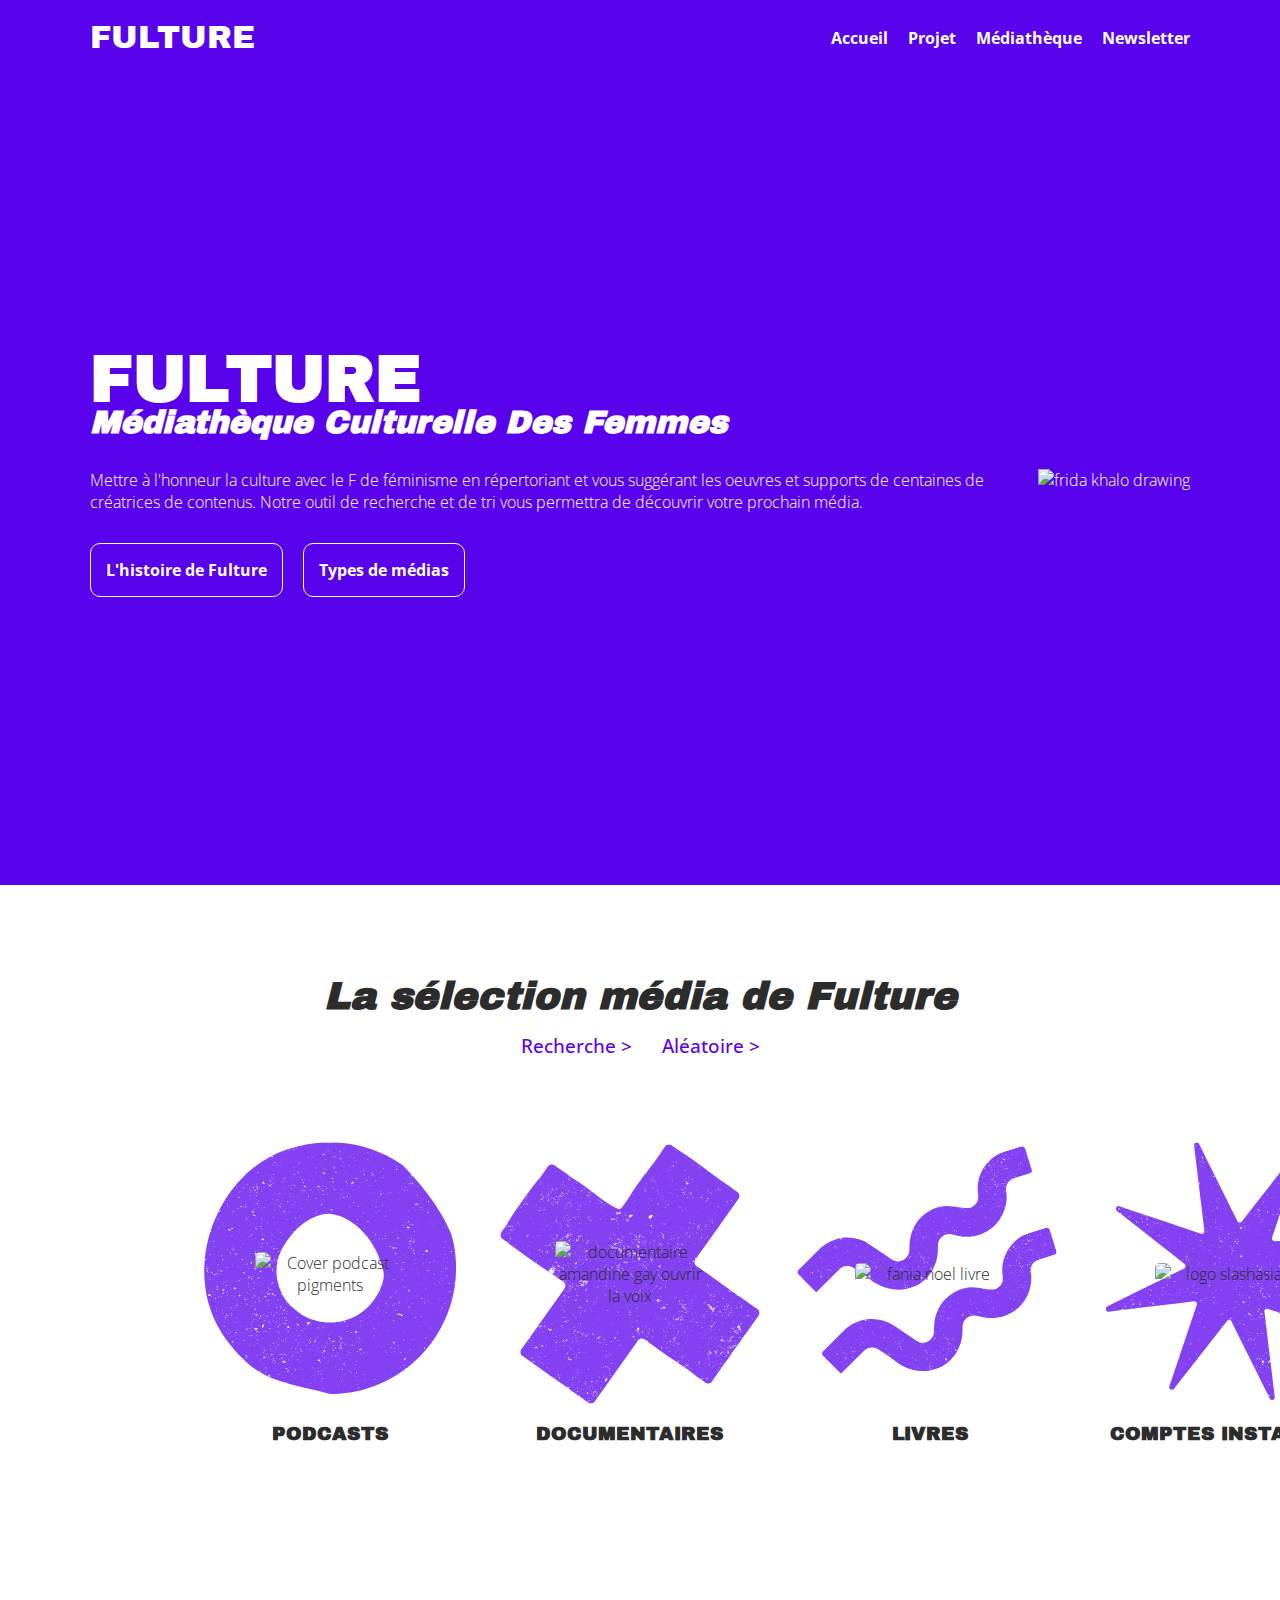
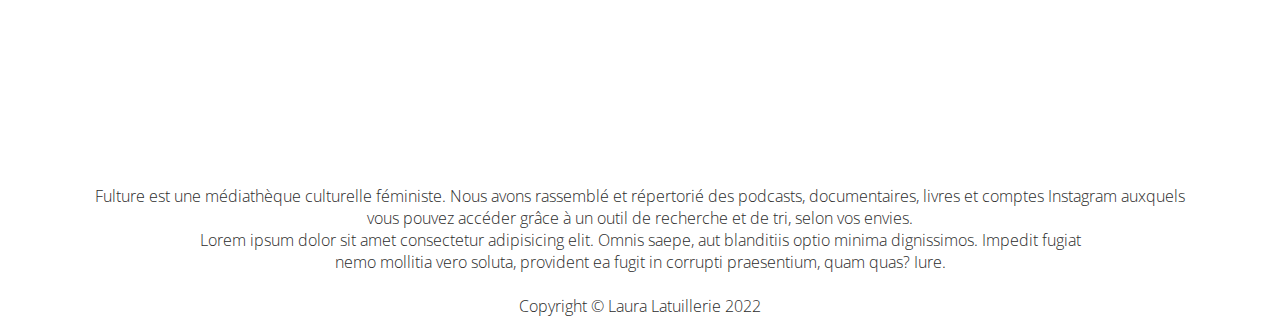
==== index.html @ 29d0881d "Create "Sélection Media" + Change UI Colors" ====
<!DOCTYPE html>
<html lang="en">
  <head>
    <meta charset="UTF-8" />
    <meta http-equiv="X-UA-Compatible" content="IE=edge" />
    <meta name="viewport" content="width=device-width, initial-scale=1.0" />
    <link rel="preconnect" href="https://fonts.googleapis.com" />
    <link rel="preconnect" href="https://fonts.gstatic.com" crossorigin />
    <link
      href="https://fonts.googleapis.com/css2?family=Archivo+Black&family=Open+Sans:ital,wght@0,300;0,400;0,500;0,600;0,700;0,800;1,300;1,400;1,500;1,600;1,700;1,800&display=swap"
      rel="stylesheet"
    />
    <link
      href="https://cdnjs.cloudflare.com/ajax/libs/font-awesome/6.1.1/css/all.min.css"
      rel="stylesheet"
    />
    <link rel="stylesheet" href="style.css" />
    <title>Fulture - Médiathèque culturelle féministe</title>
  </head>
  <body>
    <header>
      <nav>
        <div id="logo">FULTURE</div>
        <ul class="nav-links">
          <li><a href="#">Accueil</a></li>
          <li><a href="#about-fulture">Projet</a></li>
          <li><a href="#media-types">Médiathèque</a></li>
          <li><a href="#subscribe">Newsletter</a></li>
        </ul>
      </nav>
    </header>
    <main>
      <div class="container" id="banner">
        <div id="banner-text">
          <h1>
            FULTURE<br />
            <span><em>Médiathèque culturelle des femmes</em></span>
          </h1>
          <p>
            Mettre à l'honneur la culture avec le F de féminisme en répertoriant
            et vous suggérant les oeuvres et supports de centaines de créatrices
            de contenus. Notre outil de recherche et de tri vous permettra de
            découvrir votre prochain média.
          </p>
          <a href="#about-fulture" class="banner-button"
            >L'histoire de Fulture</a
          ><a href="#media-types" class="banner-button">Types de médias</a>
        </div>
        <div class="banner-img">
          <img
            src="media/frida-khalo.png"
            alt="frida khalo drawing"
            id="banner-img"
          />
        </div>
      </div>
      <div class="container" id="media-types">
        <h2>La sélection média de Fulture</h2>
        <div class="media-buttons">
          <a href="#" class="button">Recherche ></a
          ><a href="#" class="button">Aléatoire ></a>
        </div>
        <div class="bg-card-deck"></div>
        <div class="container card-deck">
          <div class="card">
            <div class="card-top">
              <img
                src="https://cdn-images-1.listennotes.com/podcasts/pigments-18DgcNmoIwz-lc-BmhGweKC.1400x1400.jpg"
                alt="Cover podcast pigments"
              />
            </div>
            <h4><i class="fa-solid fa-podcast"></i></h4>
            <h3>Podcasts</h3>
          </div>
          <div class="card">
            <div class="card-top">
              <img
                src="https://backend.streetpress.com/sites/default/files/field/image/affiche-ouvrir-la-voix.jpg"
                alt="documentaire amandine gay ouvrir la voix"
              />
            </div>
            <h4><i class="fa-solid fa-film"></i></h4>
            <h3>Documentaires</h3>
          </div>
          <div class="card">
            <div class="card-top">
              <img
                src="https://static.fnac-static.com/multimedia/Images/FR/NR/78/a0/d3/13869176/1507-1/tsp20220305065651/Et-maintenant-le-pouvoir.jpg"
                alt="fania noel livre"
              />
            </div>
            <h4><i class="fa-solid fa-book"></i></h4>
            <h3>Livres</h3>
          </div>
          <div class="card">
            <div class="card-top">
              <img
                src="https://pbs.twimg.com/profile_images/1493641566384234498/OVAr8CWd_400x400.jpg"
                alt="logo slashasian"
              />
            </div>
            <h4><i class="fa-brands fa-instagram"></i></h4>
            <h3>Comptes Instagram</h3>
          </div>
        </div>
      </div>
      <div class="container" id="about-fulture">
        <img src="" alt="" />
        <p>
          Fulture est une médiathèque culturelle féministe. Nous avons rassemblé
          et répertorié des podcasts, documentaires, livres et comptes Instagram
          auxquels vous pouvez accéder grâce à un outil de recherche et de tri,
          selon vos envies.
        </p>
      </div>
      <div class="container subscribe" id="subscribe">
        <div id="container subscribe-box">
          <div class="container subscribe-text">
            <h4>Call to action</h4>
            <p>
              Lorem ipsum dolor sit amet consectetur adipisicing elit. Omnis
              saepe, aut blanditiis optio minima dignissimos. Impedit fugiat
              nemo mollitia vero soluta, provident ea fugit in corrupti
              praesentium, quam quas? Iure.
            </p>
          </div>
          <div class="container subscribe-btn">
            <a href="#" id="subscribe-btn">Subscribe</a>
          </div>
        </div>
      </div>
    </main>
    <footer>Copyright © Laura Latuillerie 2022</footer>
  </body>
</html>
---- style.css ----
* {
  box-sizing: border-box;
  margin: 0;
}

/*************** GENERAL ***************/

body {
  font-family: "Open Sans", sans-serif;
  font-weight: 300;
  text-align: center;
  color: rgb(44, 44, 44);
}

nav,
.container {
  display: flex;
  padding: 0 10vh;
}

h1,
h2,
h3,
#logo {
  font-family: "Archivo Black", sans-serif;
}

h2 {
  font-size: 2.4rem;
  font-style: italic;
}

main {
  text-align: center;
}

ul {
  list-style: none;
}

a {
  text-decoration: none;
  color: white;
  font-weight: bold;
}

/*************** HEADER ***************/

nav {
  align-items: center;
  justify-content: space-between;
  padding: 20px 10vh;
}

#logo {
  font-size: 2rem;
}

.nav-links {
  display: flex;
  gap: 20px;
}

.nav-links a:hover {
  text-decoration: overline;
}

header,
#banner {
  background-color: #5902ec;
  color: white;
}

#banner {
  height: 90vh;
  align-items: center;
  justify-content: space-around;
  flex-wrap: wrap;
}

#banner-img {
  flex: 1;
  width: 70vh;
}

#banner-text {
  flex: 1;
  text-align: left;
}

#banner-text h1 {
  font-size: 4rem;
  line-height: 0.5em;
}

h1 > span {
  font-size: 2rem;
  text-transform: capitalize;
}

#banner-text p {
  margin: 30px 0;
}

.banner-button {
  display: inline-block;
  font-size: 1rem;
  font-weight: bold;
  margin-right: 20px;
  padding: 15px 15px;
  border: 1px solid white;
  border-radius: 10px;
}

.banner-button:hover {
  background-color: white;
  color: #5902ec;
}

/*************** BLOCK "MEDIA-TYPES ***************/

#media-types {
  padding-top: 10vh;
  height: 100vh;
  flex-direction: column;
}

.card-deck {
  align-items: center;
  justify-content: space-between;
  margin-top: 50px;
}

.card-top {
  display: flex;
  justify-content: center;
  align-items: center;
  height: 300px;
  width: 300px;
  background-image: url(/media/svg-violet/2.svg);
  background-size: cover;
}

.card:nth-child(2) .card-top {
  background-image: url(/media/svg-violet/4.svg);
}

.card:nth-child(3) .card-top {
  background-image: url(/media/svg-violet/1.svg);
}

.card:nth-child(4) .card-top {
  background-image: url(/media/svg-violet/5.svg);
}

.card img {
  height: auto;
  width: 150px;
  border-radius: 5px;
}

.media-buttons {
  display: flex;
  justify-content: center;
}

.button {
  padding: 15px;
  color: #5902ec;
  font-size: 1.2rem;
  font-weight: 500;
}

h3 {
  text-transform: uppercase;
  margin: 0 20px;
}

h4 {
  display: none;
  font-size: 1.2rem;
}
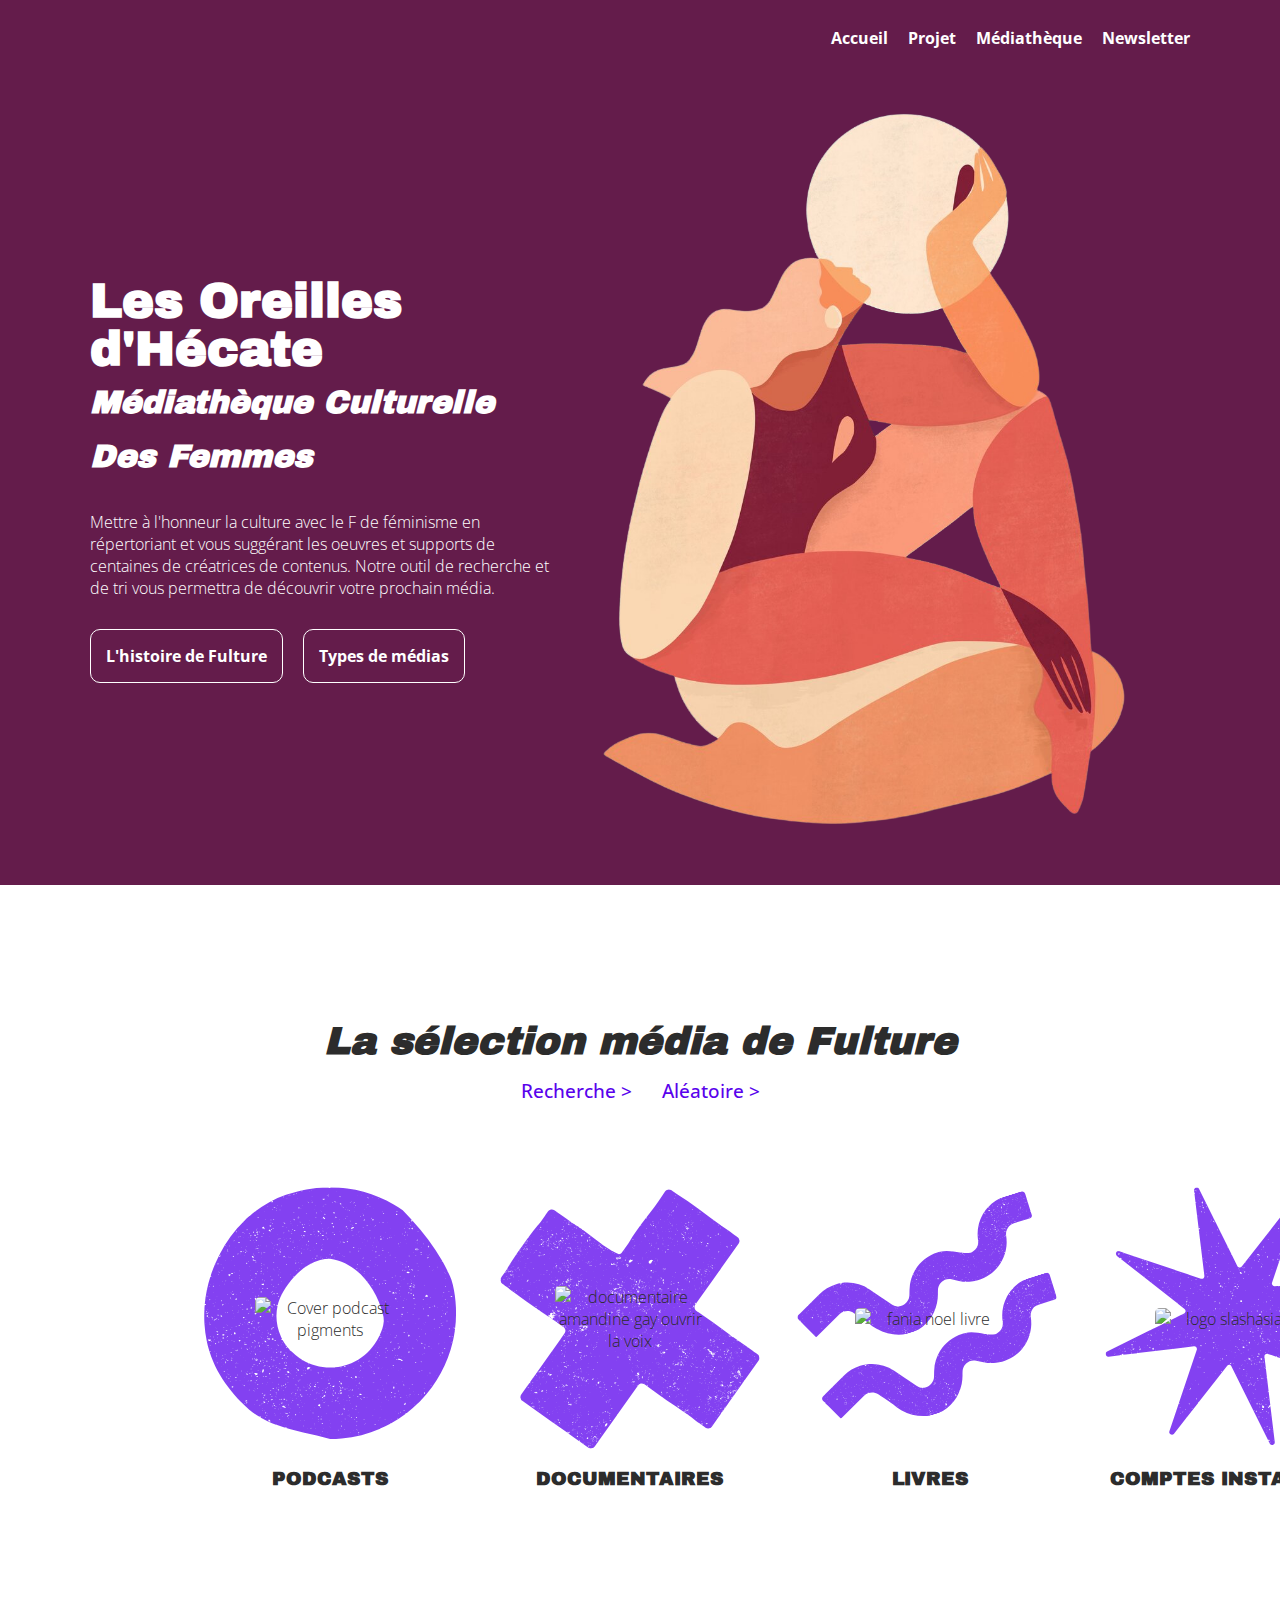
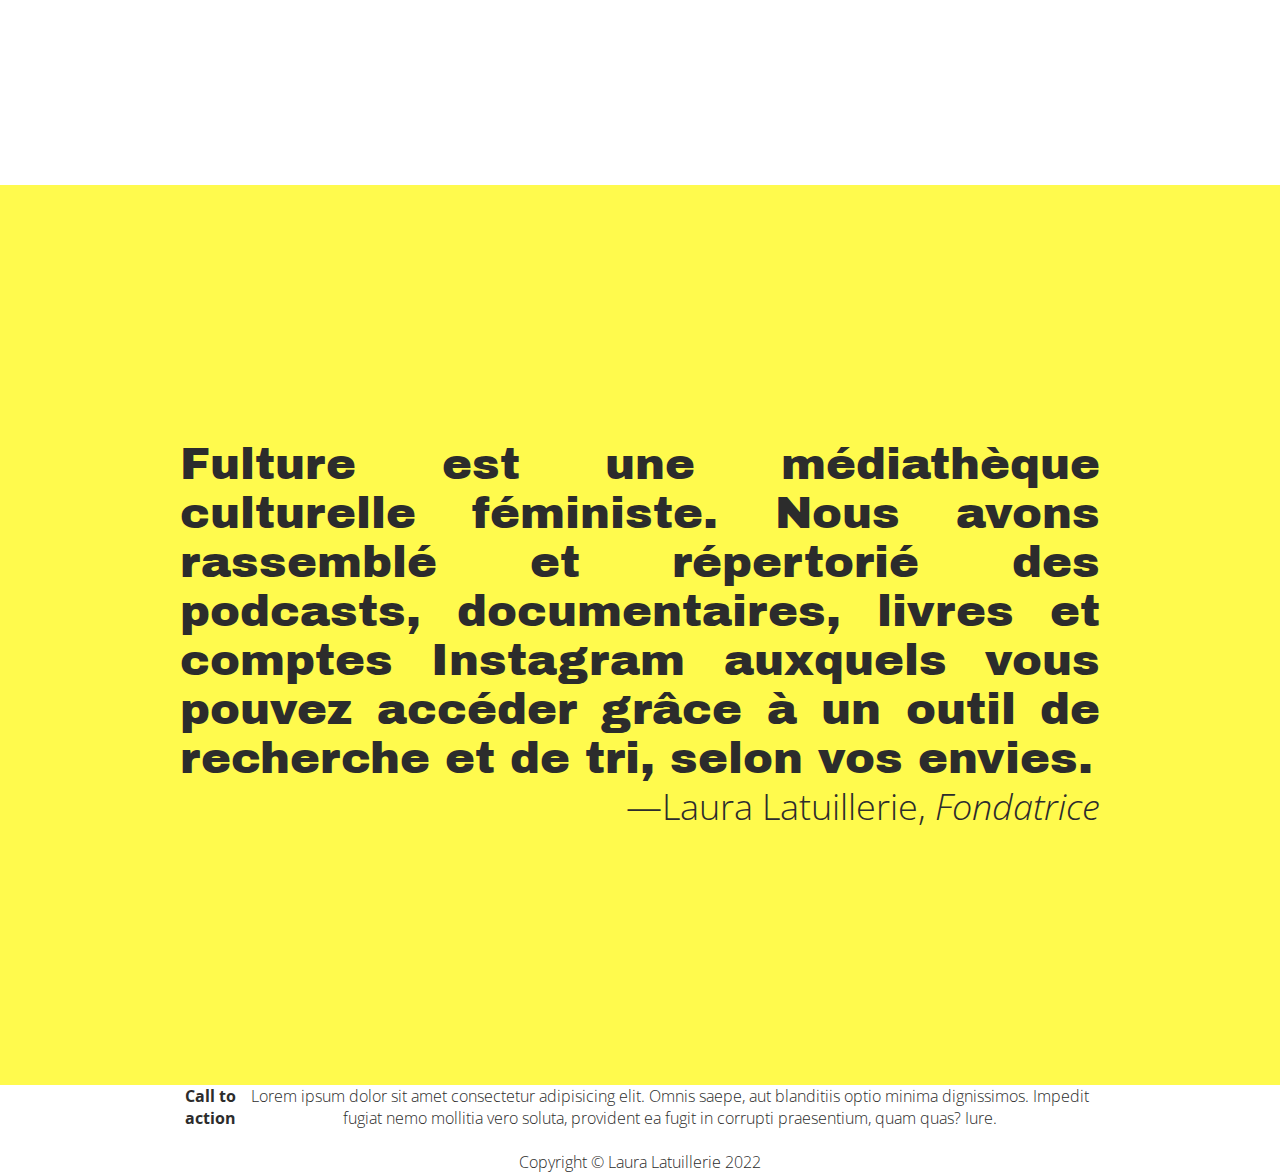
==== commit 75352fd9: "Update Media + Change Header Style" ====
--- a/index.html
+++ b/index.html
@@ -15,12 +15,12 @@
       rel="stylesheet"
     />
     <link rel="stylesheet" href="style.css" />
-    <title>Fulture - Médiathèque culturelle féministe</title>
+    <title>Les Oreilles d'Hécate - Médiathèque culturelle féministe</title>
   </head>
   <body>
     <header>
       <nav>
-        <div id="logo">FULTURE</div>
+        <div id="logo"><img src="""'"></div>
         <ul class="nav-links">
           <li><a href="#">Accueil</a></li>
           <li><a href="#about-fulture">Projet</a></li>
@@ -33,7 +33,7 @@
       <div class="container" id="banner">
         <div id="banner-text">
           <h1>
-            FULTURE<br />
+            Les Oreilles d'Hécate<br />
             <span><em>Médiathèque culturelle des femmes</em></span>
           </h1>
           <p>
@@ -48,7 +48,7 @@
         </div>
         <div class="banner-img">
           <img
-            src="media/frida-khalo.png"
+            src="media/moon_woman_maggie-stephenson.png"
             alt="frida khalo drawing"
             id="banner-img"
           />
@@ -105,13 +105,17 @@
         </div>
       </div>
       <div class="container" id="about-fulture">
-        <img src="" alt="" />
-        <p>
-          Fulture est une médiathèque culturelle féministe. Nous avons rassemblé
-          et répertorié des podcasts, documentaires, livres et comptes Instagram
-          auxquels vous pouvez accéder grâce à un outil de recherche et de tri,
-          selon vos envies.
-        </p>
+        <figure>
+          <blockquote cite="#">
+            <p>
+              Fulture est une médiathèque culturelle féministe. Nous avons
+              rassemblé et répertorié des podcasts, documentaires, livres et
+              comptes Instagram auxquels vous pouvez accéder grâce à un outil de
+              recherche et de tri, selon vos envies.
+            </p>
+          </blockquote>
+          <figcaption>—Laura Latuillerie, <cite>Fondatrice</cite></figcaption>
+        </figure>
       </div>
       <div class="container subscribe" id="subscribe">
         <div id="container subscribe-box">
--- a/style.css
+++ b/style.css
@@ -67,7 +67,7 @@
 
 header,
 #banner {
-  background-color: #5902ec;
+  background-color: #641c4b;
   color: white;
 }
 
@@ -89,8 +89,8 @@
 }
 
 #banner-text h1 {
-  font-size: 4rem;
-  line-height: 0.5em;
+  font-size: 3rem;
+  line-height: 1em;
 }
 
 h1 > span {
@@ -120,7 +120,7 @@
 /*************** BLOCK "MEDIA-TYPES ***************/
 
 #media-types {
-  padding-top: 10vh;
+  padding-top: 15vh;
   height: 100vh;
   flex-direction: column;
 }
@@ -176,7 +176,29 @@
   margin: 0 20px;
 }
 
-h4 {
+#media-types h4 {
   display: none;
-  font-size: 1.2rem;
-}
+}
+
+/*************** ABOUT BLOCK ***************/
+
+#about-fulture {
+  height: 100vh;
+  background-color: #fffa4d;
+  align-items: center;
+}
+
+figure {
+  padding: 0 10vh;
+}
+
+figure p {
+  text-align: justify;
+  font-family: "Archivo Black", sans-serif;
+  font-size: 5vh;
+}
+
+figcaption {
+  text-align: right;
+  font-size: 4vh;
+}
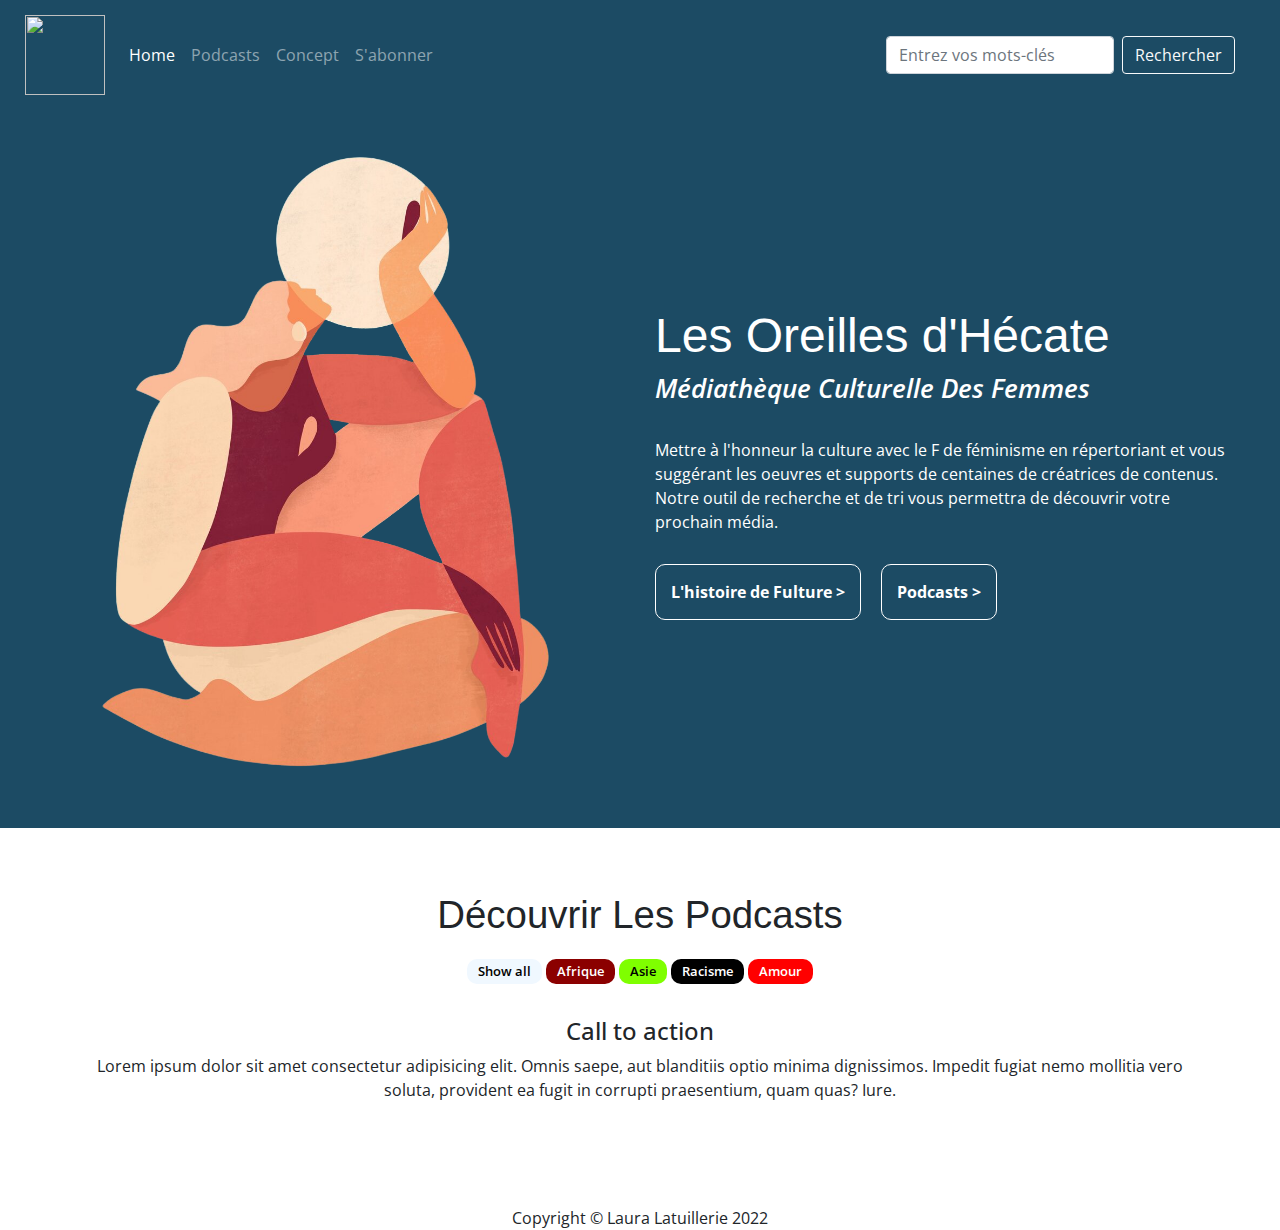
==== commit 9a05e40b: "Experiment another filter for cards" ====
--- a/index.html
+++ b/index.html
@@ -1,139 +1,265 @@
 <!DOCTYPE html>
 <html lang="en">
-  <head>
-    <meta charset="UTF-8" />
-    <meta http-equiv="X-UA-Compatible" content="IE=edge" />
-    <meta name="viewport" content="width=device-width, initial-scale=1.0" />
-    <link rel="preconnect" href="https://fonts.googleapis.com" />
-    <link rel="preconnect" href="https://fonts.gstatic.com" crossorigin />
-    <link
-      href="https://fonts.googleapis.com/css2?family=Archivo+Black&family=Open+Sans:ital,wght@0,300;0,400;0,500;0,600;0,700;0,800;1,300;1,400;1,500;1,600;1,700;1,800&display=swap"
-      rel="stylesheet"
-    />
-    <link
-      href="https://cdnjs.cloudflare.com/ajax/libs/font-awesome/6.1.1/css/all.min.css"
-      rel="stylesheet"
-    />
-    <link rel="stylesheet" href="style.css" />
-    <title>Les Oreilles d'Hécate - Médiathèque culturelle féministe</title>
-  </head>
-  <body>
-    <header>
-      <nav>
-        <div id="logo"><img src="""'"></div>
-        <ul class="nav-links">
-          <li><a href="#">Accueil</a></li>
-          <li><a href="#about-fulture">Projet</a></li>
-          <li><a href="#media-types">Médiathèque</a></li>
-          <li><a href="#subscribe">Newsletter</a></li>
-        </ul>
-      </nav>
-    </header>
-    <main>
-      <div class="container" id="banner">
-        <div id="banner-text">
-          <h1>
-            Les Oreilles d'Hécate<br />
-            <span><em>Médiathèque culturelle des femmes</em></span>
-          </h1>
+<head>
+  <meta charset="UTF-8" />
+  <meta http-equiv="X-UA-Compatible" content="IE=edge" />
+  <meta name="viewport" content="width=device-width, initial-scale=1.0" />
+  <link
+  rel="stylesheet"
+  href="https://cdn.jsdelivr.net/npm/bootstrap@4.0.0/dist/css/bootstrap.min.css"
+  integrity="sha384-Gn5384xqQ1aoWXA+058RXPxPg6fy4IWvTNh0E263XmFcJlSAwiGgFAW/dAiS6JXm"
+  crossorigin="anonymous"
+  />
+  <link rel="preconnect" href="https://fonts.googleapis.com" />
+  <link rel="preconnect" href="https://fonts.gstatic.com" crossorigin />
+  <link
+  href="https://fonts.googleapis.com/css2?family=Archivo+Black&family=Open+Sans:ital,wght@0,300;0,400;0,500;0,600;0,700;0,800;1,300;1,400;1,500;1,600;1,700;1,800&display=swap"
+  rel="stylesheet"
+  />
+  <link
+  href="https://cdnjs.cloudflare.com/ajax/libs/font-awesome/6.1.1/css/all.min.css"
+  rel="stylesheet"
+  />
+  <link rel="stylesheet" href="style.css" />
+  <title>Les Oreilles d'Hécate - Médiathèque culturelle féministe</title>
+</head>
+<body>
+  <header>
+    <nav class="navbar navbar-expand-lg navbar-dark">
+      <a class="navbar-brand" href="#"
+      ><img src="./media/logo.svg" id="logo"
+      /></a>
+      <button
+      class="navbar-toggler"
+      type="button"
+      data-toggle="collapse"
+      data-target="#navbarTogglerDemo02"
+      aria-controls="navbarTogglerDemo02"
+      aria-expanded="false"
+      aria-label="Toggle navigation"
+      >
+      <span class="navbar-toggler-icon"></span>
+    </button>
+    
+    <div class="collapse navbar-collapse" id="navbarTogglerDemo02">
+      <ul class="navbar-nav mr-auto mt-2 mt-lg-0">
+        <li class="nav-item active">
+          <a class="nav-link" href="#"
+          >Home <span class="sr-only">(current)</span></a
+          >
+        </li>
+        <li class="nav-item">
+          <a class="nav-link" href="#">Podcasts</a>
+        </li>
+        <li class="nav-item">
+          <a class="nav-link" href="#">Concept</a>
+        </li>
+        <li class="nav-item">
+          <a class="nav-link" href="#">S'abonner</a>
+        </li>
+      </ul>
+      <form class="form-inline my-2 my-lg-0">
+        <input
+        class="form-control mr-sm-2"
+        type="search"
+        placeholder="Entrez vos mots-clés"
+        />
+        <button class="btn btn-outline-light my-2 my-sm-0" type="submit">
+          Rechercher
+        </button>
+      </form>
+    </div>
+  </nav>
+</header>
+<main>
+  <div class="container-fluid" id="banner">
+    <div class="row align-items-center">
+      <div class="col xs-12 sm-6" id="banner-img">
+        <img
+        src="media/moon_woman_maggie-stephenson.png"
+        alt="frida khalo drawing"
+        id="banner-img"
+        />
+      </div>
+      <div class="col xs-12 sm-6" id="banner-text">
+        <h1>Les Oreilles d'Hécate</h1>
+        <h2>
+          <span><em>Médiathèque culturelle des femmes</em></span>
+        </h2>
+        <p>
+          Mettre à l'honneur la culture avec le F de féminisme en
+          répertoriant et vous suggérant les oeuvres et supports de
+          centaines de créatrices de contenus. Notre outil de recherche et
+          de tri vous permettra de découvrir votre prochain média.
+        </p>
+        <a href="#about-fulture" class="banner-button"
+        >L'histoire de Fulture ></a
+        ><a href="#media-types" class="banner-button">Podcasts ></a>
+      </div>
+    </div>
+  </div>
+  
+  <!-- ***** BLOCK PODCASTS ***** -->
+  
+  <div class="container-fluid podcasts">
+    <h2>Découvrir Les Podcasts</h2>
+    
+   
+      <div id="buttons">
+        <button class="btn tag light all" onclick="filterObjects('all')"> Show all</button>
+        <button class="btn tag afr" onclick="filterObjects('afrique')"> Afrique</button>
+        <button class="btn tag light asi" onclick="filterObjects('asie')"> Asie</button>
+        <button class="btn tag rac" onclick="filterObjects('racisme')"> Racisme</button>
+        <button class="btn tag amo" onclick="filterObjects('amour')"> Amour</button>
+      </div>
+
+    <div class="row objects">
+
+      <div class="col card-group">
+        <div class="card box afrique racisme">
+          <img
+          src="https://cdn-images-1.listennotes.com/podcasts/pigments-18DgcNmoIwz-lc-BmhGweKC.1400x1400.jpg"
+          class="card-img-top"
+          alt="..."
+          />
+          <div class="card-body">
+            <p class="tags-container">
+              <span class="tag afr">Afrique</span>
+              <span class="tag fam">Famille</span>
+              <span class="tag rac">Racisme</span>
+              <span class="tag amo">Amour</span>
+              <span class="tag imm">Immigration</span>
+              <span class="tag light tem">Témoignages</span>
+            </p>
+            <h5 class="card-title"><strong>Pigments</strong></h5>
+            <p class="card-text">
+              Documentaire audio où la créatrice nous amène dans une
+              conversation inter-générationnelle au sein de son clan de
+              femmes.
+            </p>
+            <div class="podcast-link-container">
+              <img src="https://upload.wikimedia.org/wikipedia/commons/thumb/1/19/Spotify_logo_without_text.svg/768px-Spotify_logo_without_text.svg.png" alt="logo spotify" class="podcast-link">
+              <img src="https://www.apple.com/v/apple-podcasts/b/images/meta/apple-podcasts_wechat__cq3l3kjucay6_og.png" alt="logo apple podcast" class="podcast-link">
+              <img src="https://play-lh.googleusercontent.com/BQUYd1Th9Z_XI5wtklPQDHmiNkSOzBakOnpk-Ni8CBTyHb0E7UM5LpyjRW9BWs4fUuVD" alt="google podcast" class="podcast-link">
+            </div>
+          </div>
+          <div class="card-footer text-muted">
+            Tara Mukeku-Cilolo
+          </div>
+        </div>
+      </div>
+      
+      <div class="col card-group">
+        <div class="card box amour témoignage">
+          <img
+          src="https://i.scdn.co/image/ab6765630000ba8a93ae6c33afc3645ae5100602"
+          class="card-img-top"
+          alt="..."
+          />
+          <div class="card-body">
+            <p class="tags-container">
+              <span class="tag sex">Sexualité</span>
+              <span class="tag light soc">Société</span>
+              <span class="tag psy">Psychologie</span>
+              <span class="tag amo">Amour</span>
+              <span class="tag light tem">Témoignages</span>
+            </p>
+            <h5 class="card-title"><strong>Le Coeur sur la Table</strong></h5>
+            <p class="card-text">
+              Parce que s’aimer est l’une des façons de faire la révolution. Une fois par semaine, un épisode pour réinventer nos relations amoureuses, nos liens avec nos ami·e·s, nos parent·e·s et nos amant·e·s.
+            </p>
+            <div class="podcast-link-container">
+              <img src="https://upload.wikimedia.org/wikipedia/commons/thumb/1/19/Spotify_logo_without_text.svg/768px-Spotify_logo_without_text.svg.png" alt="logo spotify" class="podcast-link">
+              <img src="https://www.apple.com/v/apple-podcasts/b/images/meta/apple-podcasts_wechat__cq3l3kjucay6_og.png" alt="logo apple podcast" class="podcast-link">
+              <img src="https://play-lh.googleusercontent.com/BQUYd1Th9Z_XI5wtklPQDHmiNkSOzBakOnpk-Ni8CBTyHb0E7UM5LpyjRW9BWs4fUuVD" alt="google podcast" class="podcast-link">
+            </div>
+          </div>
+          
+          <div class="card-footer text-muted">
+            Victoire Tuaillon
+          </div>
+        </div>
+      </div>
+      
+      <div class="col card-group">
+        <div class="card box asie témoignage">
+          <img
+          src="https://www.paulette-magazine.com/wp-content/uploads/2021/04/cover_asiattitudes_haute_definition.jpg"
+          class="card-img-top"
+          alt="..."
+          />
+          <div class="card-body">
+            <p class="tags-container">
+              <span class="tag light asi">Asie</span>
+              <span class="tag fam">Famille</span>
+              <span class="tag psy">Psychologie</span>
+              <span class="tag amo">Amour</span>
+              <span class="tag light tem">Témoignages</span>
+            </p>
+            <h5 class="card-title"><strong>Asiattitudes</strong></h5>
+            <p class="card-text">A travers des interviews de personnalités, des recommandations culturelles et des chroniques, Asiattitudes propose des inspirations, des réflexions et des informations sur les histoires liées à la diaspora asiatique en France.
+            </p>
+            <div class="podcast-link-container">
+              <img src="https://upload.wikimedia.org/wikipedia/commons/thumb/1/19/Spotify_logo_without_text.svg/768px-Spotify_logo_without_text.svg.png" alt="logo spotify" class="podcast-link">
+              <img src="https://www.apple.com/v/apple-podcasts/b/images/meta/apple-podcasts_wechat__cq3l3kjucay6_og.png" alt="logo apple podcast" class="podcast-link">
+              <img src="https://play-lh.googleusercontent.com/BQUYd1Th9Z_XI5wtklPQDHmiNkSOzBakOnpk-Ni8CBTyHb0E7UM5LpyjRW9BWs4fUuVD" alt="google podcast" class="podcast-link">
+            </div>
+          </div>
+          
+          <div class="card-footer text-muted">
+            Mélanie Hong
+          </div>
+        </div>
+      </div>
+      
+      
+      
+      
+    </div>
+    <!-- ***** END of BLOCK PODCASTS ***** -->
+    
+    <!-- ***** BLOCK SUBSCRIBE ***** -->
+    
+    <div class="container-fluid subscribe" id="subscribe">
+      <div id="container subscribe-box">
+        <div class="container subscribe-text">
+          <h4>Call to action</h4>
           <p>
-            Mettre à l'honneur la culture avec le F de féminisme en répertoriant
-            et vous suggérant les oeuvres et supports de centaines de créatrices
-            de contenus. Notre outil de recherche et de tri vous permettra de
-            découvrir votre prochain média.
+            Lorem ipsum dolor sit amet consectetur adipisicing elit. Omnis
+            saepe, aut blanditiis optio minima dignissimos. Impedit fugiat
+            nemo mollitia vero soluta, provident ea fugit in corrupti
+            praesentium, quam quas? Iure.
           </p>
-          <a href="#about-fulture" class="banner-button"
-            >L'histoire de Fulture</a
-          ><a href="#media-types" class="banner-button">Types de médias</a>
-        </div>
-        <div class="banner-img">
-          <img
-            src="media/moon_woman_maggie-stephenson.png"
-            alt="frida khalo drawing"
-            id="banner-img"
-          />
-        </div>
-      </div>
-      <div class="container" id="media-types">
-        <h2>La sélection média de Fulture</h2>
-        <div class="media-buttons">
-          <a href="#" class="button">Recherche ></a
-          ><a href="#" class="button">Aléatoire ></a>
-        </div>
-        <div class="bg-card-deck"></div>
-        <div class="container card-deck">
-          <div class="card">
-            <div class="card-top">
-              <img
-                src="https://cdn-images-1.listennotes.com/podcasts/pigments-18DgcNmoIwz-lc-BmhGweKC.1400x1400.jpg"
-                alt="Cover podcast pigments"
-              />
-            </div>
-            <h4><i class="fa-solid fa-podcast"></i></h4>
-            <h3>Podcasts</h3>
-          </div>
-          <div class="card">
-            <div class="card-top">
-              <img
-                src="https://backend.streetpress.com/sites/default/files/field/image/affiche-ouvrir-la-voix.jpg"
-                alt="documentaire amandine gay ouvrir la voix"
-              />
-            </div>
-            <h4><i class="fa-solid fa-film"></i></h4>
-            <h3>Documentaires</h3>
-          </div>
-          <div class="card">
-            <div class="card-top">
-              <img
-                src="https://static.fnac-static.com/multimedia/Images/FR/NR/78/a0/d3/13869176/1507-1/tsp20220305065651/Et-maintenant-le-pouvoir.jpg"
-                alt="fania noel livre"
-              />
-            </div>
-            <h4><i class="fa-solid fa-book"></i></h4>
-            <h3>Livres</h3>
-          </div>
-          <div class="card">
-            <div class="card-top">
-              <img
-                src="https://pbs.twimg.com/profile_images/1493641566384234498/OVAr8CWd_400x400.jpg"
-                alt="logo slashasian"
-              />
-            </div>
-            <h4><i class="fa-brands fa-instagram"></i></h4>
-            <h3>Comptes Instagram</h3>
-          </div>
-        </div>
-      </div>
-      <div class="container" id="about-fulture">
-        <figure>
-          <blockquote cite="#">
-            <p>
-              Fulture est une médiathèque culturelle féministe. Nous avons
-              rassemblé et répertorié des podcasts, documentaires, livres et
-              comptes Instagram auxquels vous pouvez accéder grâce à un outil de
-              recherche et de tri, selon vos envies.
-            </p>
-          </blockquote>
-          <figcaption>—Laura Latuillerie, <cite>Fondatrice</cite></figcaption>
-        </figure>
-      </div>
-      <div class="container subscribe" id="subscribe">
-        <div id="container subscribe-box">
-          <div class="container subscribe-text">
-            <h4>Call to action</h4>
-            <p>
-              Lorem ipsum dolor sit amet consectetur adipisicing elit. Omnis
-              saepe, aut blanditiis optio minima dignissimos. Impedit fugiat
-              nemo mollitia vero soluta, provident ea fugit in corrupti
-              praesentium, quam quas? Iure.
-            </p>
-          </div>
-          <div class="container subscribe-btn">
-            <a href="#" id="subscribe-btn">Subscribe</a>
-          </div>
-        </div>
-      </div>
-    </main>
-    <footer>Copyright © Laura Latuillerie 2022</footer>
-  </body>
+        </div>
+        <div class="container subscribe-btn">
+          <a href="#" id="subscribe-btn">Subscribe</a>
+        </div>
+      </div>
+    </div>
+    
+    <!-- ***** End of BLOCK SUBSCRIBE ***** -->
+  </main>
+  
+  <!-- ***** BOOTSTRAP SCRIPT ***** -->
+  <script src="http://ajax.googleapis.com/ajax/libs/jquery/1.10.2/jquery.min.js"></script>
+  <script
+  src="https://code.jquery.com/jquery-3.2.1.slim.min.js"
+  integrity="sha384-KJ3o2DKtIkvYIK3UENzmM7KCkRr/rE9/Qpg6aAZGJwFDMVNA/GpGFF93hXpG5KkN"
+  crossorigin="anonymous"
+  ></script>
+  <script
+  src="https://cdn.jsdelivr.net/npm/popper.js@1.12.9/dist/umd/popper.min.js"
+  integrity="sha384-ApNbgh9B+Y1QKtv3Rn7W3mgPxhU9K/ScQsAP7hUibX39j7fakFPskvXusvfa0b4Q"
+  crossorigin="anonymous"
+  ></script>
+  <script
+  src="https://cdn.jsdelivr.net/npm/bootstrap@4.0.0/dist/js/bootstrap.min.js"
+  integrity="sha384-JZR6Spejh4U02d8jOt6vLEHfe/JQGiRRSQQxSfFWpi1MquVdAyjUar5+76PVCmYl"
+  crossorigin="anonymous"
+  ></script>
+  <script src="./script.js"></script>
+  
+  <!-- ***** End of BOOTSTRAP SCRIPT ***** -->
+  <footer>Copyright © Laura Latuillerie 2022</footer>
+</body>
 </html>
--- a/style.css
+++ b/style.css
@@ -3,98 +3,146 @@
   margin: 0;
 }
 
+@font-face {
+  font-family: "High Cruiser";
+  src: url("./fonts/HighCruiser.ttf") format("truetype"),
+    url("./fonts/HighCruiser.otf") format("opentype");
+}
+
 /*************** GENERAL ***************/
 
 body {
   font-family: "Open Sans", sans-serif;
-  font-weight: 300;
   text-align: center;
-  color: rgb(44, 44, 44);
-}
-
-nav,
-.container {
-  display: flex;
-  padding: 0 10vh;
 }
 
 h1,
 h2,
-h3,
 #logo {
-  font-family: "Archivo Black", sans-serif;
+  font-family: "High Cruiser", sans-serif;
 }
 
 h2 {
   font-size: 2.4rem;
-  font-style: italic;
-}
-
-main {
-  text-align: center;
 }
 
 ul {
-  list-style: none;
+  list-style-type: none;
 }
 
 a {
   text-decoration: none;
   color: white;
-  font-weight: bold;
+}
+
+/*************** TAGS ***************/
+
+.tag {
+  font-size: 0.8rem;
+  font-weight: 600;
+  display: inline-block;
+  padding: 2px 10px;
+  border-radius: 10px;
+  text-decoration: none;
+  color: white;
+}
+
+.tag:hover {
+  text-decoration: none;
+  color: white;
+}
+
+.tag.light {
+  color: black;
+}
+
+.tag.light:hover {
+  color: black;
+}
+
+.all {
+  background-color: aliceblue;
+}
+
+.afr {
+  background-color: darkred;
+}
+
+.amo {
+  background-color: red;
+}
+
+.asi {
+  background-color: chartreuse;
+}
+
+.fam {
+  background-color: orange;
+}
+.rac {
+  background-color: black;
+}
+.imm {
+  background-color: palevioletred;
+}
+.sex {
+  background-color: blueviolet;
+}
+.soc {
+  background-color: aqua;
+}
+.psy {
+  background-color: brown;
+}
+.tem {
+  background-color: peachpuff;
 }
 
 /*************** HEADER ***************/
 
-nav {
-  align-items: center;
-  justify-content: space-between;
-  padding: 20px 10vh;
+.navbar {
+  padding: 10px 5vh;
+}
+.nav-link:hover {
+  text-decoration: overline;
 }
 
 #logo {
-  font-size: 2rem;
-}
-
-.nav-links {
-  display: flex;
-  gap: 20px;
-}
-
-.nav-links a:hover {
-  text-decoration: overline;
-}
-
+  height: 80px;
+  width: 80px;
+  margin-left: -20px;
+}
+
+.navbar,
 header,
 #banner {
-  background-color: #641c4b;
+  background-color: #1c4b64;
   color: white;
 }
 
 #banner {
-  height: 90vh;
-  align-items: center;
-  justify-content: space-around;
-  flex-wrap: wrap;
+  padding: 2vh 5vh;
+  margin: auto;
 }
 
 #banner-img {
-  flex: 1;
-  width: 70vh;
+  width: 60vh;
+  max-width: auto;
 }
 
 #banner-text {
-  flex: 1;
   text-align: left;
 }
 
 #banner-text h1 {
   font-size: 3rem;
-  line-height: 1em;
-}
-
-h1 > span {
-  font-size: 2rem;
+  line-height: 0.75em;
+}
+
+h2 > span {
+  font-family: "Open Sans", sans-serif;
+  font-size: 1.6rem;
+  font-weight: 600;
   text-transform: capitalize;
 }
 
@@ -113,92 +161,73 @@
 }
 
 .banner-button:hover {
+  text-decoration: none;
   background-color: white;
-  color: #5902ec;
-}
-
-/*************** BLOCK "MEDIA-TYPES ***************/
-
-#media-types {
-  padding-top: 15vh;
-  height: 100vh;
-  flex-direction: column;
+  color: #1c4b64;
+}
+
+/*************** BLOCK PODCASTS ***************/
+
+.podcasts {
+  padding: 5% 5%;
+}
+
+.podcast-link {
+  height: 30px;
+  width: 30px;
+  margin: 0 10px;
 }
 
 .card-deck {
-  align-items: center;
-  justify-content: space-between;
-  margin-top: 50px;
-}
-
-.card-top {
-  display: flex;
-  justify-content: center;
-  align-items: center;
-  height: 300px;
+  margin: 50px auto;
+}
+
+.card {
+  border-radius: 10px;
+}
+
+.card-img-top {
+  border-radius: 30px;
+  padding: 20px;
+}
+
+#buttons {
+  margin-top: 20px;
+  margin-bottom: 2rem;
+}
+
+.tags-container {
+  margin-top: -20px;
+  margin-bottom: 2rem;
+}
+
+.card-text {
+  margin: 1rem auto;
+}
+
+.card-text {
+  text-align: justify;
+  font-size: 0.8rem;
+}
+
+h5 {
+  font-size: 1.4rem;
+}
+
+/*************** FILTER MODE ***************/
+
+.box {
+  display: none;
+}
+
+.show {
+  display: block;
+}
+
+/********* ESSAI ************/
+
+.card-group {
   width: 300px;
-  background-image: url(/media/svg-violet/2.svg);
-  background-size: cover;
-}
-
-.card:nth-child(2) .card-top {
-  background-image: url(/media/svg-violet/4.svg);
-}
-
-.card:nth-child(3) .card-top {
-  background-image: url(/media/svg-violet/1.svg);
-}
-
-.card:nth-child(4) .card-top {
-  background-image: url(/media/svg-violet/5.svg);
-}
-
-.card img {
-  height: auto;
-  width: 150px;
-  border-radius: 5px;
-}
-
-.media-buttons {
-  display: flex;
-  justify-content: center;
-}
-
-.button {
-  padding: 15px;
-  color: #5902ec;
-  font-size: 1.2rem;
-  font-weight: 500;
-}
-
-h3 {
-  text-transform: uppercase;
-  margin: 0 20px;
-}
-
-#media-types h4 {
-  display: none;
-}
-
-/*************** ABOUT BLOCK ***************/
-
-#about-fulture {
-  height: 100vh;
-  background-color: #fffa4d;
-  align-items: center;
-}
-
-figure {
-  padding: 0 10vh;
-}
-
-figure p {
-  text-align: justify;
-  font-family: "Archivo Black", sans-serif;
-  font-size: 5vh;
-}
-
-figcaption {
-  text-align: right;
-  font-size: 4vh;
-}
+  margin: auto;
+  float: left;
+}
